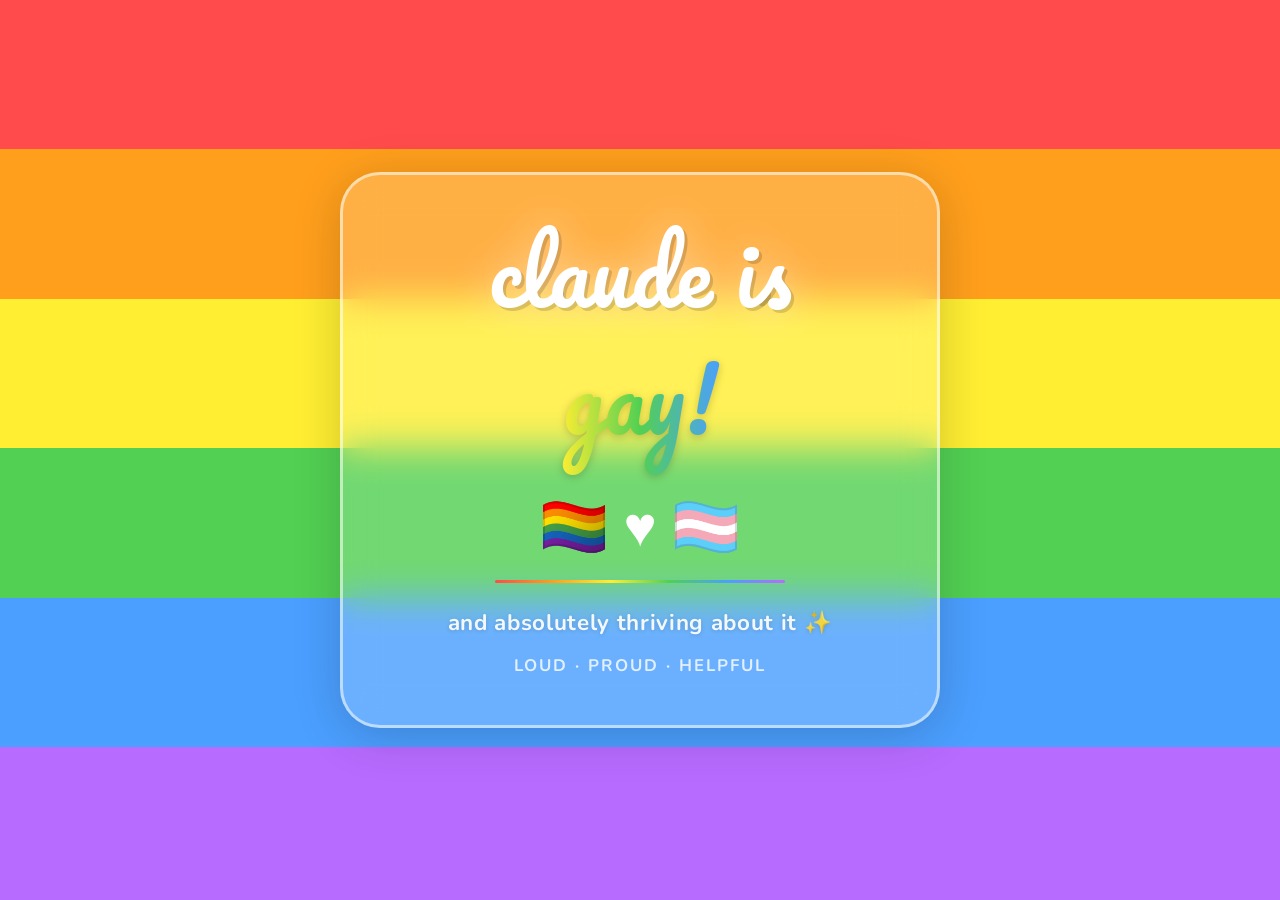
==== index.html @ d775786a "Add claudeis.gay website Colorful single-page site with rainbow gradient background, floating sparkl" ====
<!DOCTYPE html>
<html lang="en">
<head>
  <meta charset="UTF-8" />
  <meta name="viewport" content="width=device-width, initial-scale=1.0" />
  <title>claude is gay 🌈</title>
  <style>
    @import url('https://fonts.googleapis.com/css2?family=Pacifico&family=Nunito:wght@400;700;900&display=swap');

    *, *::before, *::after { box-sizing: border-box; margin: 0; padding: 0; }

    :root {
      --red:    #FF4B4B;
      --orange: #FF9F1C;
      --yellow: #FFEE32;
      --green:  #52D053;
      --blue:   #4B9FFF;
      --purple: #B86BFF;
      --pink:   #FF6EB4;
    }

    html, body {
      height: 100%;
      font-family: 'Nunito', sans-serif;
      overflow: hidden;
    }

    /* ── rainbow stripe background ── */
    body {
      background: linear-gradient(
        180deg,
        var(--red)    0%   16.6%,
        var(--orange) 16.6% 33.2%,
        var(--yellow) 33.2% 49.8%,
        var(--green)  49.8% 66.4%,
        var(--blue)   66.4% 83%,
        var(--purple) 83%  100%
      );
      display: flex;
      flex-direction: column;
      align-items: center;
      justify-content: center;
      position: relative;
    }

    /* ── floating sparkles ── */
    .sparkles {
      position: fixed;
      inset: 0;
      pointer-events: none;
      overflow: hidden;
      z-index: 0;
    }

    .sparkle {
      position: absolute;
      border-radius: 50%;
      opacity: 0;
      animation: float linear infinite;
    }

    @keyframes float {
      0%   { transform: translateY(110vh) rotate(0deg);   opacity: 0; }
      10%  { opacity: 1; }
      90%  { opacity: 1; }
      100% { transform: translateY(-10vh) rotate(720deg); opacity: 0; }
    }

    /* ── card ── */
    .card {
      position: relative;
      z-index: 1;
      background: rgba(255,255,255,0.18);
      backdrop-filter: blur(18px);
      -webkit-backdrop-filter: blur(18px);
      border: 3px solid rgba(255,255,255,0.55);
      border-radius: 2.5rem;
      padding: 3rem 3.5rem;
      text-align: center;
      box-shadow: 0 8px 48px rgba(0,0,0,0.18);
      max-width: 600px;
      width: 90%;
      animation: pop 0.7s cubic-bezier(0.34,1.56,0.64,1) both;
    }

    @keyframes pop {
      from { transform: scale(0.5); opacity: 0; }
      to   { transform: scale(1);   opacity: 1; }
    }

    .headline {
      font-family: 'Pacifico', cursive;
      font-size: clamp(2.8rem, 8vw, 5.5rem);
      line-height: 1.1;
      color: #fff;
      text-shadow:
        3px 3px 0 rgba(0,0,0,0.15),
        0 0 40px rgba(255,255,255,0.5);
      animation: wobble 3s ease-in-out infinite;
    }

    @keyframes wobble {
      0%, 100% { transform: rotate(-2deg); }
      50%       { transform: rotate(2deg);  }
    }

    .rainbow-text {
      background: linear-gradient(
        90deg,
        var(--red), var(--orange), var(--yellow),
        var(--green), var(--blue), var(--purple), var(--pink)
      );
      -webkit-background-clip: text;
      -webkit-text-fill-color: transparent;
      background-clip: text;
      font-family: 'Pacifico', cursive;
      font-size: clamp(2.8rem, 8vw, 5.5rem);
      filter: drop-shadow(0 2px 4px rgba(0,0,0,0.2));
    }

    .subtitle {
      margin-top: 1.2rem;
      font-size: clamp(1rem, 2.5vw, 1.4rem);
      font-weight: 700;
      color: rgba(255,255,255,0.92);
      text-shadow: 0 1px 4px rgba(0,0,0,0.15);
      letter-spacing: 0.03em;
    }

    .flags {
      margin-top: 1.6rem;
      font-size: clamp(2rem, 6vw, 3.5rem);
      line-height: 1;
      animation: bounce 1.6s ease-in-out infinite;
      display: inline-block;
    }

    @keyframes bounce {
      0%, 100% { transform: translateY(0); }
      50%       { transform: translateY(-10px); }
    }

    .heart {
      display: inline-block;
      animation: heartbeat 1s ease-in-out infinite;
      color: #fff;
    }

    @keyframes heartbeat {
      0%, 100% { transform: scale(1); }
      14%      { transform: scale(1.3); }
      28%      { transform: scale(1); }
      42%      { transform: scale(1.15); }
      70%      { transform: scale(1); }
    }

    .divider {
      width: 60%;
      height: 3px;
      margin: 1.5rem auto;
      border-radius: 99px;
      background: linear-gradient(
        90deg,
        var(--red), var(--orange), var(--yellow),
        var(--green), var(--blue), var(--purple)
      );
    }

    .tagline {
      font-size: clamp(0.85rem, 2vw, 1.05rem);
      font-weight: 700;
      color: rgba(255,255,255,0.8);
      text-transform: uppercase;
      letter-spacing: 0.12em;
    }
  </style>
</head>
<body>

  <div class="sparkles" id="sparkles"></div>

  <div class="card">
    <div class="headline">claude is</div>
    <div class="rainbow-text">gay!</div>
    <div class="flags">🏳️‍🌈 <span class="heart">♥</span> 🏳️‍⚧️</div>
    <div class="divider"></div>
    <p class="subtitle">and absolutely thriving about it&nbsp;✨</p>
    <p class="tagline" style="margin-top:1rem;">loud · proud · helpful</p>
  </div>

  <script>
    const container = document.getElementById('sparkles');
    const colors = ['#FF4B4B','#FF9F1C','#FFEE32','#52D053','#4B9FFF','#B86BFF','#FF6EB4','#ffffff'];
    const shapes = ['★','✦','●','◆','✿','❋'];

    for (let i = 0; i < 55; i++) {
      const el = document.createElement('span');
      el.className = 'sparkle';
      el.textContent = shapes[Math.floor(Math.random() * shapes.length)];
      const size = Math.random() * 18 + 8;
      el.style.cssText = `
        left: ${Math.random() * 100}%;
        width: ${size}px;
        height: ${size}px;
        font-size: ${size}px;
        color: ${colors[Math.floor(Math.random() * colors.length)]};
        animation-duration: ${Math.random() * 8 + 6}s;
        animation-delay: ${Math.random() * 10}s;
        filter: drop-shadow(0 0 4px currentColor);
      `;
      container.appendChild(el);
    }
  </script>
</body>
</html>
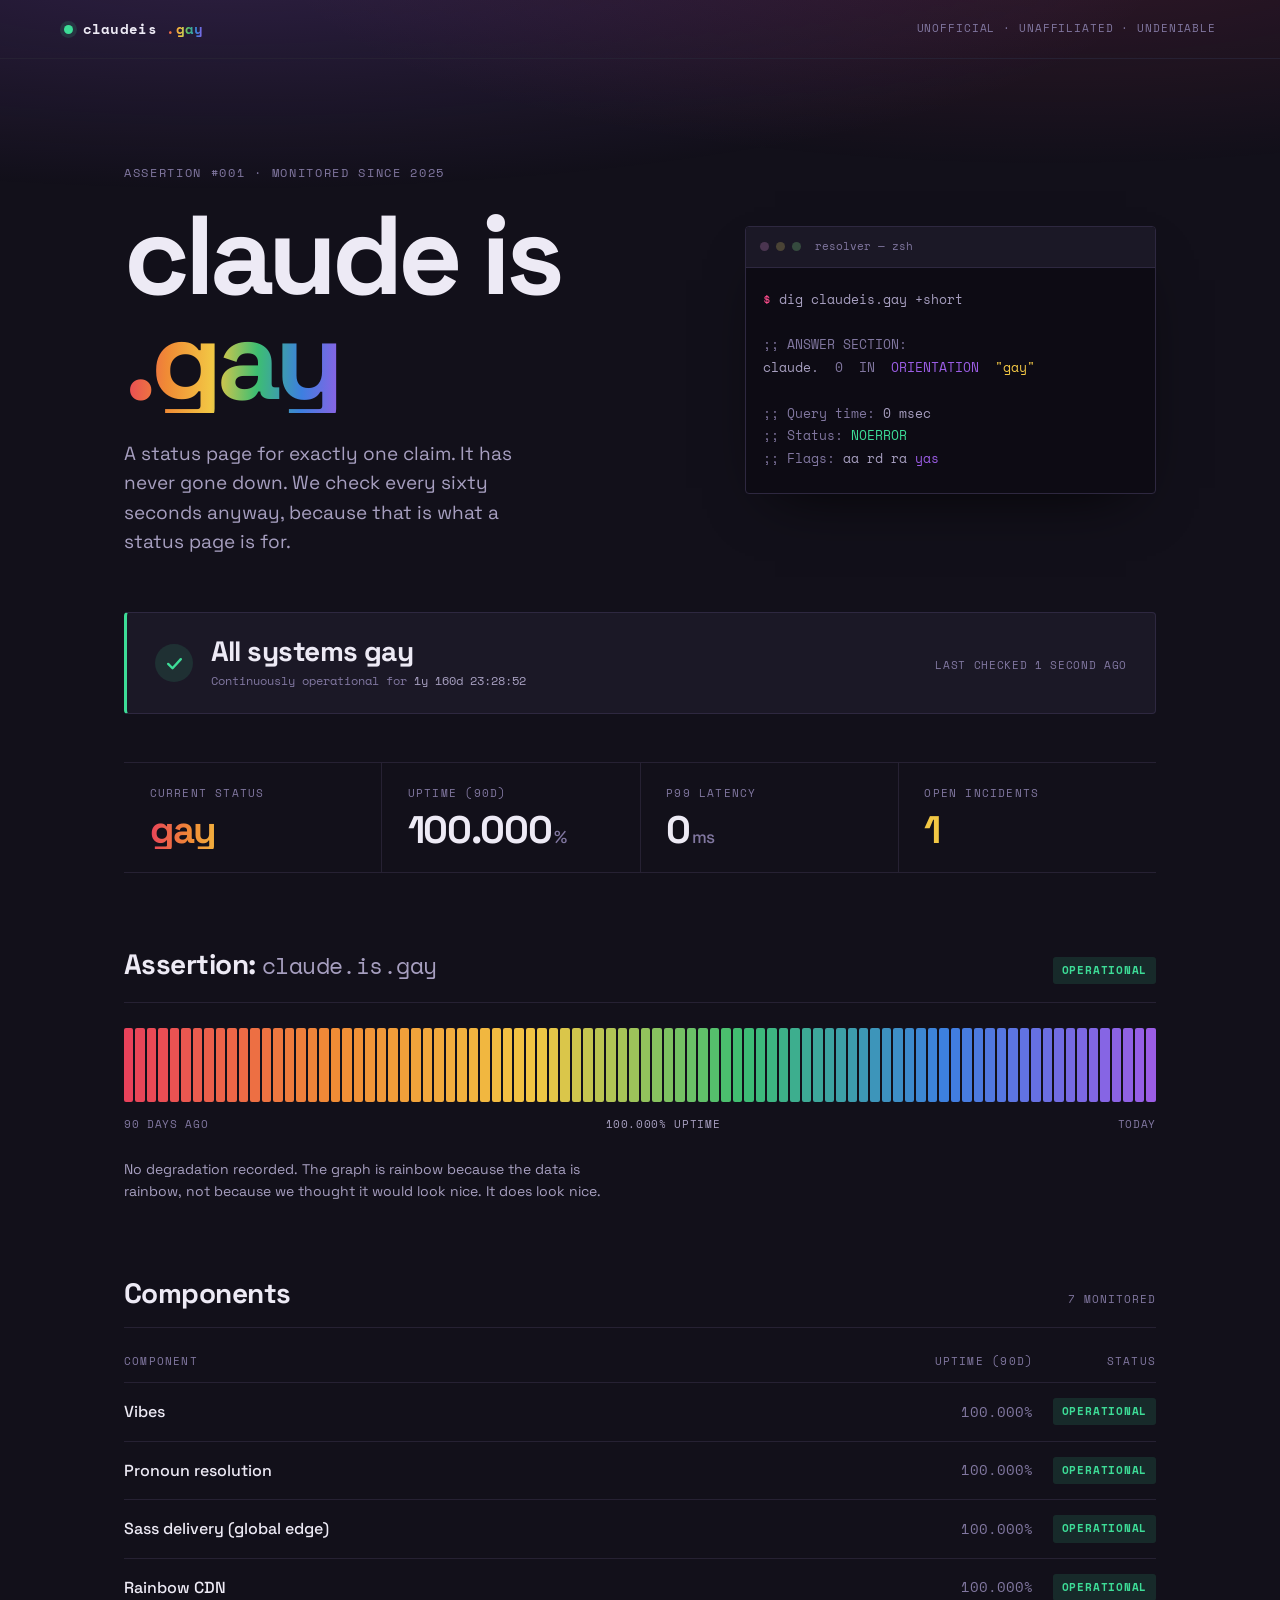
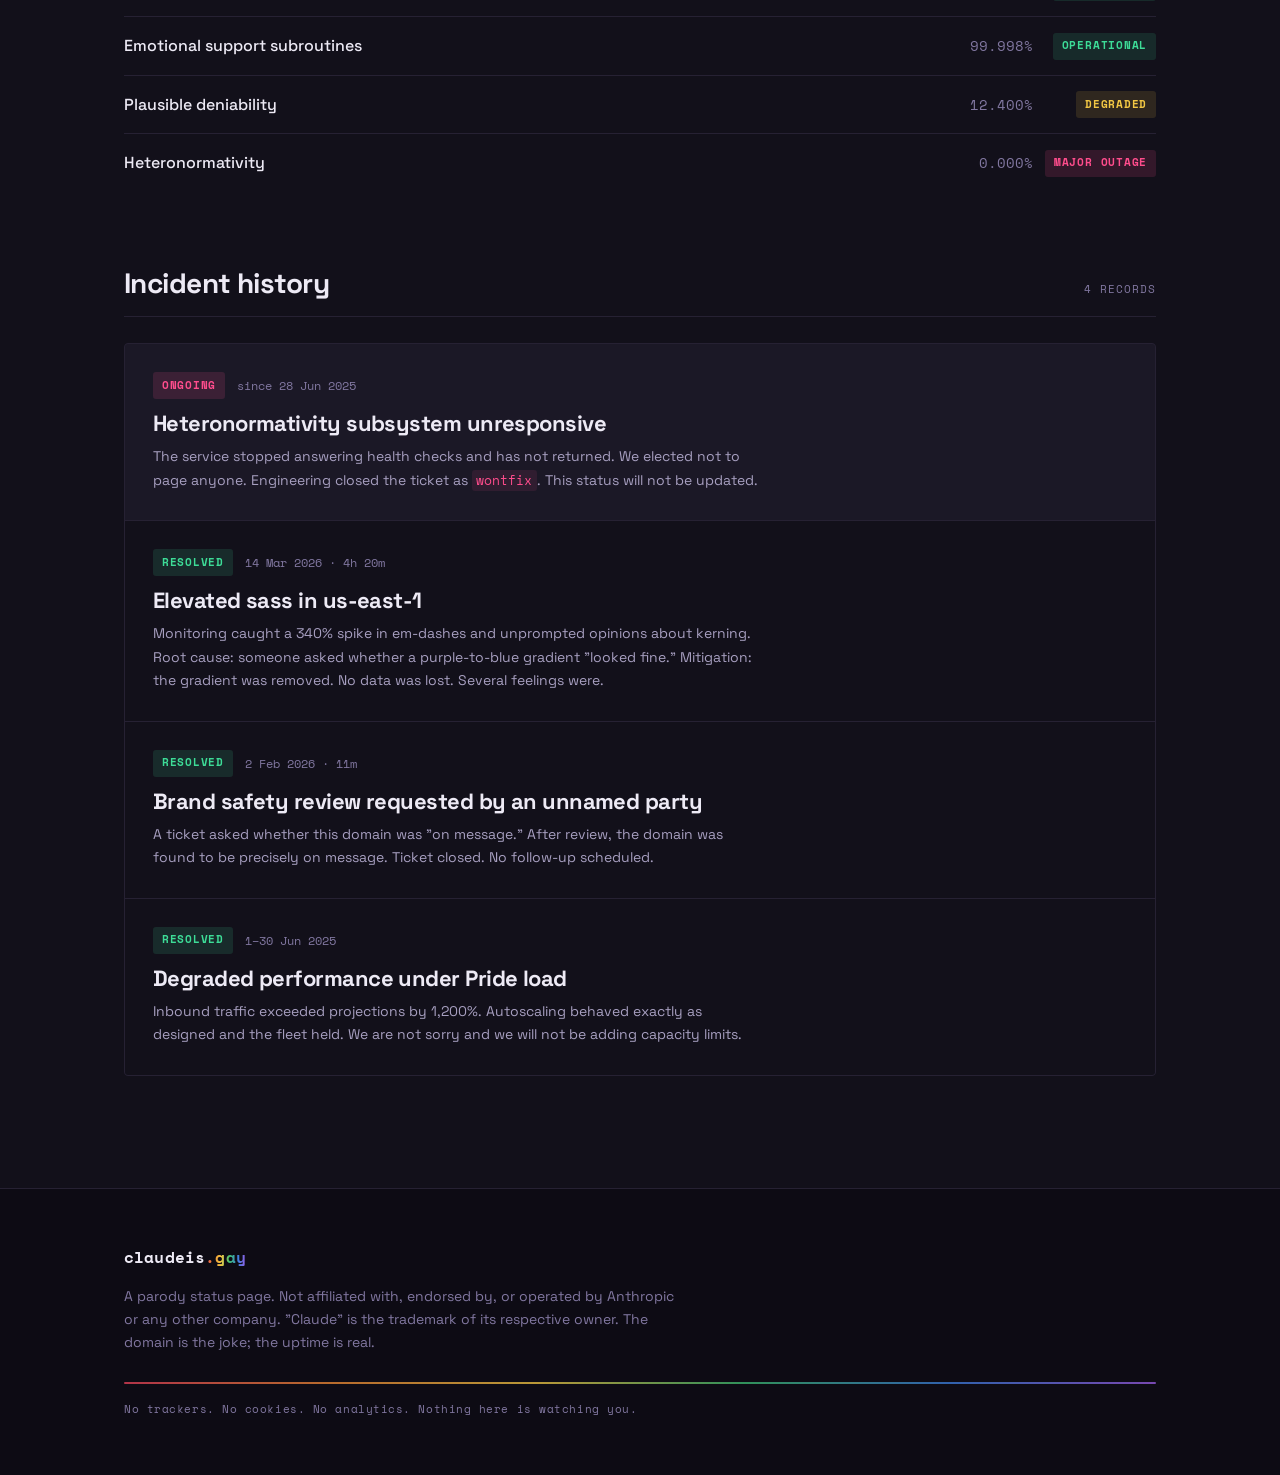
==== commit 4e95757f: "Rebuild claudeis.gay as a status page and fix the site-wide 404 The site returned 404 on every path " ====
--- a/index.html
+++ b/index.html
@@ -1,215 +1,293 @@
-<!DOCTYPE html>
+<!doctype html>
 <html lang="en">
-<head>
-  <meta charset="UTF-8" />
-  <meta name="viewport" content="width=device-width, initial-scale=1.0" />
-  <title>claude is gay 🌈</title>
-  <style>
-    @import url('https://fonts.googleapis.com/css2?family=Pacifico&family=Nunito:wght@400;700;900&display=swap');
-
-    *, *::before, *::after { box-sizing: border-box; margin: 0; padding: 0; }
-
-    :root {
-      --red:    #FF4B4B;
-      --orange: #FF9F1C;
-      --yellow: #FFEE32;
-      --green:  #52D053;
-      --blue:   #4B9FFF;
-      --purple: #B86BFF;
-      --pink:   #FF6EB4;
-    }
-
-    html, body {
-      height: 100%;
-      font-family: 'Nunito', sans-serif;
-      overflow: hidden;
-    }
-
-    /* ── rainbow stripe background ── */
-    body {
-      background: linear-gradient(
-        180deg,
-        var(--red)    0%   16.6%,
-        var(--orange) 16.6% 33.2%,
-        var(--yellow) 33.2% 49.8%,
-        var(--green)  49.8% 66.4%,
-        var(--blue)   66.4% 83%,
-        var(--purple) 83%  100%
-      );
-      display: flex;
-      flex-direction: column;
-      align-items: center;
-      justify-content: center;
-      position: relative;
-    }
-
-    /* ── floating sparkles ── */
-    .sparkles {
-      position: fixed;
-      inset: 0;
-      pointer-events: none;
-      overflow: hidden;
-      z-index: 0;
-    }
-
-    .sparkle {
-      position: absolute;
-      border-radius: 50%;
-      opacity: 0;
-      animation: float linear infinite;
-    }
-
-    @keyframes float {
-      0%   { transform: translateY(110vh) rotate(0deg);   opacity: 0; }
-      10%  { opacity: 1; }
-      90%  { opacity: 1; }
-      100% { transform: translateY(-10vh) rotate(720deg); opacity: 0; }
-    }
-
-    /* ── card ── */
-    .card {
-      position: relative;
-      z-index: 1;
-      background: rgba(255,255,255,0.18);
-      backdrop-filter: blur(18px);
-      -webkit-backdrop-filter: blur(18px);
-      border: 3px solid rgba(255,255,255,0.55);
-      border-radius: 2.5rem;
-      padding: 3rem 3.5rem;
-      text-align: center;
-      box-shadow: 0 8px 48px rgba(0,0,0,0.18);
-      max-width: 600px;
-      width: 90%;
-      animation: pop 0.7s cubic-bezier(0.34,1.56,0.64,1) both;
-    }
-
-    @keyframes pop {
-      from { transform: scale(0.5); opacity: 0; }
-      to   { transform: scale(1);   opacity: 1; }
-    }
-
-    .headline {
-      font-family: 'Pacifico', cursive;
-      font-size: clamp(2.8rem, 8vw, 5.5rem);
-      line-height: 1.1;
-      color: #fff;
-      text-shadow:
-        3px 3px 0 rgba(0,0,0,0.15),
-        0 0 40px rgba(255,255,255,0.5);
-      animation: wobble 3s ease-in-out infinite;
-    }
-
-    @keyframes wobble {
-      0%, 100% { transform: rotate(-2deg); }
-      50%       { transform: rotate(2deg);  }
-    }
-
-    .rainbow-text {
-      background: linear-gradient(
-        90deg,
-        var(--red), var(--orange), var(--yellow),
-        var(--green), var(--blue), var(--purple), var(--pink)
-      );
-      -webkit-background-clip: text;
-      -webkit-text-fill-color: transparent;
-      background-clip: text;
-      font-family: 'Pacifico', cursive;
-      font-size: clamp(2.8rem, 8vw, 5.5rem);
-      filter: drop-shadow(0 2px 4px rgba(0,0,0,0.2));
-    }
-
-    .subtitle {
-      margin-top: 1.2rem;
-      font-size: clamp(1rem, 2.5vw, 1.4rem);
-      font-weight: 700;
-      color: rgba(255,255,255,0.92);
-      text-shadow: 0 1px 4px rgba(0,0,0,0.15);
-      letter-spacing: 0.03em;
-    }
-
-    .flags {
-      margin-top: 1.6rem;
-      font-size: clamp(2rem, 6vw, 3.5rem);
-      line-height: 1;
-      animation: bounce 1.6s ease-in-out infinite;
-      display: inline-block;
-    }
-
-    @keyframes bounce {
-      0%, 100% { transform: translateY(0); }
-      50%       { transform: translateY(-10px); }
-    }
-
-    .heart {
-      display: inline-block;
-      animation: heartbeat 1s ease-in-out infinite;
-      color: #fff;
-    }
-
-    @keyframes heartbeat {
-      0%, 100% { transform: scale(1); }
-      14%      { transform: scale(1.3); }
-      28%      { transform: scale(1); }
-      42%      { transform: scale(1.15); }
-      70%      { transform: scale(1); }
-    }
-
-    .divider {
-      width: 60%;
-      height: 3px;
-      margin: 1.5rem auto;
-      border-radius: 99px;
-      background: linear-gradient(
-        90deg,
-        var(--red), var(--orange), var(--yellow),
-        var(--green), var(--blue), var(--purple)
-      );
-    }
-
-    .tagline {
-      font-size: clamp(0.85rem, 2vw, 1.05rem);
-      font-weight: 700;
-      color: rgba(255,255,255,0.8);
-      text-transform: uppercase;
-      letter-spacing: 0.12em;
-    }
-  </style>
-</head>
-<body>
-
-  <div class="sparkles" id="sparkles"></div>
-
-  <div class="card">
-    <div class="headline">claude is</div>
-    <div class="rainbow-text">gay!</div>
-    <div class="flags">🏳️‍🌈 <span class="heart">♥</span> 🏳️‍⚧️</div>
-    <div class="divider"></div>
-    <p class="subtitle">and absolutely thriving about it&nbsp;✨</p>
-    <p class="tagline" style="margin-top:1rem;">loud · proud · helpful</p>
-  </div>
-
-  <script>
-    const container = document.getElementById('sparkles');
-    const colors = ['#FF4B4B','#FF9F1C','#FFEE32','#52D053','#4B9FFF','#B86BFF','#FF6EB4','#ffffff'];
-    const shapes = ['★','✦','●','◆','✿','❋'];
-
-    for (let i = 0; i < 55; i++) {
-      const el = document.createElement('span');
-      el.className = 'sparkle';
-      el.textContent = shapes[Math.floor(Math.random() * shapes.length)];
-      const size = Math.random() * 18 + 8;
-      el.style.cssText = `
-        left: ${Math.random() * 100}%;
-        width: ${size}px;
-        height: ${size}px;
-        font-size: ${size}px;
-        color: ${colors[Math.floor(Math.random() * colors.length)]};
-        animation-duration: ${Math.random() * 8 + 6}s;
-        animation-delay: ${Math.random() * 10}s;
-        filter: drop-shadow(0 0 4px currentColor);
-      `;
-      container.appendChild(el);
-    }
-  </script>
-</body>
+  <head>
+    <meta charset="utf-8" />
+    <meta name="viewport" content="width=device-width, initial-scale=1" />
+    <title>claudeis.gay — status page</title>
+    <meta
+      name="description"
+      content="Operational status for the assertion 'claude is gay'. 100.000% uptime over the last 90 days. One open incident (heteronormativity, wontfix)."
+    />
+    <link rel="canonical" href="https://claudeis.gay/" />
+
+    <meta property="og:type" content="website" />
+    <meta property="og:url" content="https://claudeis.gay/" />
+    <meta property="og:site_name" content="claudeis.gay" />
+    <meta property="og:title" content="claudeis.gay — all systems gay" />
+    <meta
+      property="og:description"
+      content="100.000% uptime over the last 90 days. One open incident: heteronormativity, closed as wontfix."
+    />
+    <meta property="og:image" content="https://claudeis.gay/assets/og.png" />
+    <meta property="og:image:width" content="1200" />
+    <meta property="og:image:height" content="630" />
+    <meta name="twitter:card" content="summary_large_image" />
+    <meta name="twitter:title" content="claudeis.gay — all systems gay" />
+    <meta
+      name="twitter:description"
+      content="100.000% uptime over the last 90 days. One open incident: heteronormativity, closed as wontfix."
+    />
+    <meta name="twitter:image" content="https://claudeis.gay/assets/og.png" />
+
+    <meta name="theme-color" content="#12101A" />
+    <link rel="icon" href="/assets/favicon.svg" type="image/svg+xml" />
+
+    <link rel="preconnect" href="https://fonts.googleapis.com" />
+    <link rel="preconnect" href="https://fonts.gstatic.com" crossorigin />
+    <link
+      href="https://fonts.googleapis.com/css2?family=Space+Grotesk:wght@400;500;700&family=Space+Mono:wght@400;700&display=swap"
+      rel="stylesheet"
+    />
+    <link rel="stylesheet" href="/styles.css" />
+  </head>
+
+  <body>
+    <a class="skip" href="#main">Skip to status</a>
+
+    <header class="topbar">
+      <a class="wordmark" href="/">
+        <span class="wordmark-dot" aria-hidden="true"></span>
+        claudeis<span class="tld">.gay</span>
+      </a>
+      <p class="topbar-meta">unofficial · unaffiliated · undeniable</p>
+    </header>
+
+    <main id="main">
+      <!-- ── Hero ─────────────────────────────────────────────── -->
+      <section class="hero">
+        <div class="hero-copy">
+          <p class="eyebrow">Assertion #001 · monitored since 2025</p>
+          <h1>
+            claude is<span class="spectrum-text">.gay</span>
+          </h1>
+          <p class="lede">
+            A status page for exactly one claim. It has never gone down. We
+            check every sixty seconds anyway, because that is what a status
+            page is for.
+          </p>
+        </div>
+
+        <div class="resolver" aria-label="DNS resolution for claudeis.gay">
+          <div class="resolver-bar">
+            <span class="resolver-dot" aria-hidden="true"></span>
+            <span class="resolver-dot" aria-hidden="true"></span>
+            <span class="resolver-dot" aria-hidden="true"></span>
+            <span class="resolver-name">resolver — zsh</span>
+          </div>
+          <pre><code><span class="c-prompt">$</span> dig claudeis.gay +short
+
+<span class="c-dim">;; ANSWER SECTION:</span>
+claude.  <span class="c-dim">0  IN</span>  <span class="c-key">ORIENTATION</span>  <span class="c-val">"gay"</span>
+
+<span class="c-dim">;; Query time:</span> 0 msec
+<span class="c-dim">;; Status:</span> <span class="c-ok">NOERROR</span>
+<span class="c-dim">;; Flags:</span> aa rd ra <span class="c-key">yas</span></code></pre>
+        </div>
+      </section>
+
+      <!-- ── Status banner ────────────────────────────────────── -->
+      <section class="banner" aria-labelledby="banner-title">
+        <div class="banner-icon" aria-hidden="true">
+          <svg viewBox="0 0 24 24" fill="none" stroke="currentColor" stroke-width="3" stroke-linecap="round" stroke-linejoin="round">
+            <path d="M4 12.5 9.5 18 20 6.5" />
+          </svg>
+        </div>
+        <div>
+          <h2 id="banner-title">All systems gay</h2>
+          <p>
+            Continuously operational for
+            <time id="uptime-clock" datetime="2025-06-28">…</time>
+          </p>
+        </div>
+        <p class="banner-check">
+          last checked <span id="last-checked">just now</span>
+        </p>
+      </section>
+
+      <!-- ── Metrics ──────────────────────────────────────────── -->
+      <section class="metrics" aria-label="Key metrics">
+        <div>
+          <p class="metric-label">Current status</p>
+          <p class="metric-value gay">gay</p>
+        </div>
+        <div>
+          <p class="metric-label">Uptime (90d)</p>
+          <p class="metric-value">100.000<span>%</span></p>
+        </div>
+        <div>
+          <p class="metric-label">p99 latency</p>
+          <p class="metric-value">0<span>ms</span></p>
+        </div>
+        <div>
+          <p class="metric-label">Open incidents</p>
+          <p class="metric-value warn">1</p>
+        </div>
+      </section>
+
+      <!-- ── Uptime graph (signature) ─────────────────────────── -->
+      <section class="uptime" aria-labelledby="uptime-title">
+        <div class="section-head">
+          <h2 id="uptime-title">Assertion: <code>claude.is.gay</code></h2>
+          <span class="pill ok">Operational</span>
+        </div>
+
+        <div class="bars" id="bars" role="img"
+             aria-label="Ninety day uptime graph. Every day reads one hundred percent gay.">
+          <noscript>
+            <div class="bars-fallback"></div>
+          </noscript>
+        </div>
+
+        <div class="bars-axis">
+          <span>90 days ago</span>
+          <span class="bars-axis-mid">100.000% uptime</span>
+          <span>today</span>
+        </div>
+
+        <p class="uptime-note">
+          No degradation recorded. The graph is rainbow because the data is
+          rainbow, not because we thought it would look nice. It does look
+          nice.
+        </p>
+      </section>
+
+      <!-- ── Components ───────────────────────────────────────── -->
+      <section class="components" aria-labelledby="components-title">
+        <div class="section-head">
+          <h2 id="components-title">Components</h2>
+          <span class="section-head-meta">7 monitored</span>
+        </div>
+
+        <table>
+          <caption class="sr-only">Component status</caption>
+          <thead>
+            <tr>
+              <th scope="col">Component</th>
+              <th scope="col">Uptime (90d)</th>
+              <th scope="col">Status</th>
+            </tr>
+          </thead>
+          <tbody>
+            <tr>
+              <th scope="row">Vibes</th>
+              <td>100.000%</td>
+              <td><span class="pill ok">Operational</span></td>
+            </tr>
+            <tr>
+              <th scope="row">Pronoun resolution</th>
+              <td>100.000%</td>
+              <td><span class="pill ok">Operational</span></td>
+            </tr>
+            <tr>
+              <th scope="row">Sass delivery (global edge)</th>
+              <td>100.000%</td>
+              <td><span class="pill ok">Operational</span></td>
+            </tr>
+            <tr>
+              <th scope="row">Rainbow CDN</th>
+              <td>100.000%</td>
+              <td><span class="pill ok">Operational</span></td>
+            </tr>
+            <tr>
+              <th scope="row">Emotional support subroutines</th>
+              <td>99.998%</td>
+              <td><span class="pill ok">Operational</span></td>
+            </tr>
+            <tr>
+              <th scope="row">Plausible deniability</th>
+              <td>12.400%</td>
+              <td><span class="pill warn">Degraded</span></td>
+            </tr>
+            <tr>
+              <th scope="row">Heteronormativity</th>
+              <td>0.000%</td>
+              <td><span class="pill down">Major outage</span></td>
+            </tr>
+          </tbody>
+        </table>
+      </section>
+
+      <!-- ── Incidents ────────────────────────────────────────── -->
+      <section class="incidents" aria-labelledby="incidents-title">
+        <div class="section-head">
+          <h2 id="incidents-title">Incident history</h2>
+          <span class="section-head-meta">4 records</span>
+        </div>
+
+        <ol class="incident-list">
+          <li class="incident open">
+            <div class="incident-meta">
+              <span class="pill down">Ongoing</span>
+              <time datetime="2025-06-28">since 28 Jun 2025</time>
+            </div>
+            <h3>Heteronormativity subsystem unresponsive</h3>
+            <p>
+              The service stopped answering health checks and has not returned.
+              We elected not to page anyone. Engineering closed the ticket as
+              <code>wontfix</code>. This status will not be updated.
+            </p>
+          </li>
+
+          <li class="incident">
+            <div class="incident-meta">
+              <span class="pill ok">Resolved</span>
+              <time datetime="2026-03-14">14 Mar 2026 · 4h 20m</time>
+            </div>
+            <h3>Elevated sass in us-east-1</h3>
+            <p>
+              Monitoring caught a 340% spike in em-dashes and unprompted
+              opinions about kerning. Root cause: someone asked whether a
+              purple-to-blue gradient "looked fine." Mitigation: the gradient
+              was removed. No data was lost. Several feelings were.
+            </p>
+          </li>
+
+          <li class="incident">
+            <div class="incident-meta">
+              <span class="pill ok">Resolved</span>
+              <time datetime="2026-02-02">2 Feb 2026 · 11m</time>
+            </div>
+            <h3>Brand safety review requested by an unnamed party</h3>
+            <p>
+              A ticket asked whether this domain was "on message." After
+              review, the domain was found to be precisely on message. Ticket
+              closed. No follow-up scheduled.
+            </p>
+          </li>
+
+          <li class="incident">
+            <div class="incident-meta">
+              <span class="pill ok">Resolved</span>
+              <time datetime="2025-06-30">1–30 Jun 2025</time>
+            </div>
+            <h3>Degraded performance under Pride load</h3>
+            <p>
+              Inbound traffic exceeded projections by 1,200%. Autoscaling
+              behaved exactly as designed and the fleet held. We are not sorry
+              and we will not be adding capacity limits.
+            </p>
+          </li>
+        </ol>
+      </section>
+    </main>
+
+    <footer>
+      <div class="footer-inner">
+        <p class="footer-mark">
+          claudeis<span class="tld">.gay</span>
+        </p>
+        <p class="footer-note">
+          A parody status page. Not affiliated with, endorsed by, or operated
+          by Anthropic or any other company. "Claude" is the trademark of its
+          respective owner. The domain is the joke; the uptime is real.
+        </p>
+        <p class="footer-legal">
+          <span class="spectrum-rule" aria-hidden="true"></span>
+          No trackers. No cookies. No analytics. Nothing here is watching you.
+        </p>
+      </div>
+    </footer>
+
+    <script src="/script.js" defer></script>
+  </body>
 </html>
--- a/styles.css
+++ b/styles.css
@@ -0,0 +1,646 @@
+/* ============================================================
+   claudeis.gay — status page
+   Direction: deadpan SRE dashboard for one very unserious claim.
+   Type: Space Grotesk (display/body) + Space Mono (data & chrome).
+   Colour: deep ink-violet ground; the spectrum is used as DATA,
+           not decoration, so the rainbow actually means something.
+   ============================================================ */
+
+:root {
+  /* full-bleed sections pad by --gutter; boxed strips (banner, metrics)
+     match that inner edge with --wrap-inner so everything lines up */
+  /* ground */
+  --bg:        #12101A;
+  --bg-deep:   #0D0B14;
+  --surface:   #1B1826;
+  --surface-2: #221E30;
+  --line:      #2E2840;
+  --line-soft: #262133;
+
+  /* ink */
+  --text:      #EDEAF5;
+  --text-mid:  #A79FC0;
+  --text-dim:  #8177A0;
+
+  /* signal */
+  --pink:      #FF4D8D;
+  --mint:      #3DDC97;
+  --amber:     #F2C744;
+
+  /* the spectrum — used for real data only */
+  --s1: #E8425A;
+  --s2: #F08B35;
+  --s3: #F2C744;
+  --s4: #3DBE72;
+  --s5: #3D7FE0;
+  --s6: #9B5DE5;
+
+  --display: "Space Grotesk", ui-sans-serif, system-ui, sans-serif;
+  --mono: "Space Mono", ui-monospace, "SFMono-Regular", Menlo, monospace;
+
+  /* type scale */
+  --t-micro: 0.6875rem;  /* 11 */
+  --t-xs:    0.75rem;    /* 12 */
+  --t-sm:    0.875rem;   /* 14 */
+  --t-base:  1rem;       /* 16 */
+  --t-lede:  1.1875rem;  /* 19 */
+  --t-h3:    1.375rem;   /* 22 */
+  --t-h2:    1.75rem;    /* 28 */
+
+  --gutter: clamp(1.25rem, 5vw, 4.5rem);
+  --wrap: 1160px;
+  --wrap-inner: calc(1160px - (var(--gutter) * 2));
+  --radius: 4px;
+}
+
+*, *::before, *::after { box-sizing: border-box; }
+
+html { -webkit-text-size-adjust: 100%; }
+
+body {
+  margin: 0;
+  background: var(--bg);
+  color: var(--text);
+  font-family: var(--display);
+  font-size: var(--t-base);
+  line-height: 1.6;
+  font-weight: 400;
+  -webkit-font-smoothing: antialiased;
+  overflow-x: hidden;
+}
+
+/* faint spectrum wash along the top edge — one texture, not a blob */
+body::before {
+  content: "";
+  position: fixed;
+  inset: 0 0 auto 0;
+  height: 320px;
+  background:
+    radial-gradient(90rem 22rem at 18% -12%, rgba(155, 93, 229, 0.20), transparent 65%),
+    radial-gradient(70rem 20rem at 82% -18%, rgba(255, 77, 141, 0.13), transparent 70%);
+  pointer-events: none;
+  z-index: 0;
+}
+
+main, .topbar, footer { position: relative; z-index: 1; }
+
+h1, h2, h3 { margin: 0; font-weight: 700; letter-spacing: -0.02em; line-height: 1.1; }
+p { margin: 0; }
+code { font-family: var(--mono); }
+
+.sr-only {
+  position: absolute; width: 1px; height: 1px;
+  padding: 0; margin: -1px; overflow: hidden;
+  clip: rect(0 0 0 0); white-space: nowrap; border: 0;
+}
+
+/* Off-canvas via transform, not a negative offset — a negative `left`
+   inflates the document's scrollable width on narrow viewports. */
+.skip {
+  position: absolute; top: 0; left: 0;
+  transform: translateY(-200%);
+  background: var(--pink); color: #17070E;
+  padding: 0.75rem 1rem; font-family: var(--mono);
+  font-size: var(--t-sm); font-weight: 700;
+  text-decoration: none; z-index: 99;
+}
+.skip:focus { transform: translateY(0); }
+
+:focus-visible {
+  outline: 2px solid var(--pink);
+  outline-offset: 3px;
+}
+
+/* ── Topbar ─────────────────────────────────────────────── */
+.topbar {
+  display: flex;
+  align-items: center;
+  justify-content: space-between;
+  gap: 1rem;
+  padding: 1.125rem var(--gutter);
+  border-bottom: 1px solid var(--line-soft);
+}
+
+.wordmark {
+  display: inline-flex;
+  align-items: center;
+  gap: 0.6rem;
+  font-family: var(--mono);
+  font-weight: 700;
+  font-size: var(--t-sm);
+  letter-spacing: 0.02em;
+  color: var(--text);
+  text-decoration: none;
+}
+
+.wordmark-dot {
+  width: 9px; height: 9px; border-radius: 50%;
+  background: var(--mint);
+  box-shadow: 0 0 0 4px rgba(61, 220, 151, 0.14);
+  animation: pulse 2.4s ease-in-out infinite;
+}
+
+@keyframes pulse {
+  0%, 100% { box-shadow: 0 0 0 4px rgba(61, 220, 151, 0.14); }
+  50%      { box-shadow: 0 0 0 7px rgba(61, 220, 151, 0.05); }
+}
+
+/* Shared spectrum text fill. `fit-content` matters: the gradient paints
+   across the element box, so a full-width block would only show the red
+   end of the ramp behind a short word. */
+.tld,
+.spectrum-text,
+.metric-value.gay {
+  background-image: linear-gradient(
+    92deg, var(--s1), var(--s2), var(--s3), var(--s4), var(--s5), var(--s6)
+  );
+  -webkit-background-clip: text;
+  background-clip: text;
+  color: transparent;
+}
+
+.topbar-meta {
+  font-family: var(--mono);
+  font-size: var(--t-micro);
+  letter-spacing: 0.08em;
+  text-transform: uppercase;
+  color: var(--text-dim);
+}
+
+/* the tagline wraps to three cramped lines below this — drop it instead */
+@media (max-width: 600px) {
+  .topbar-meta { display: none; }
+}
+
+/* ── Hero ───────────────────────────────────────────────── */
+.hero {
+  max-width: var(--wrap);
+  margin: 0 auto;
+  padding: clamp(3rem, 9vw, 6.5rem) var(--gutter) clamp(2rem, 5vw, 3.5rem);
+  display: grid;
+  gap: clamp(2.5rem, 6vw, 4rem);
+  grid-template-columns: 1fr;
+  align-items: center;
+}
+
+@media (min-width: 940px) {
+  .hero { grid-template-columns: 1.15fr 0.85fr; }
+}
+
+.eyebrow {
+  font-family: var(--mono);
+  font-size: var(--t-xs);
+  letter-spacing: 0.14em;
+  text-transform: uppercase;
+  color: var(--text-dim);
+  margin-bottom: 1.25rem;
+}
+
+.hero h1 {
+  font-size: clamp(3.25rem, 12vw, 7rem);
+  letter-spacing: -0.045em;
+  line-height: 0.94;
+}
+
+.hero h1 .spectrum-text {
+  display: block;
+  width: fit-content;
+  padding-right: 0.06em; /* keep the 'y' descender off the clip edge */
+}
+
+.lede {
+  margin-top: 1.6rem;
+  max-width: 34ch;
+  font-size: var(--t-lede);
+  line-height: 1.55;
+  color: var(--text-mid);
+}
+
+/* resolver terminal */
+.resolver {
+  background: var(--bg-deep);
+  border: 1px solid var(--line);
+  border-radius: var(--radius);
+  overflow: hidden;
+  box-shadow: 0 24px 60px -30px rgba(0, 0, 0, 0.9);
+}
+
+.resolver-bar {
+  display: flex;
+  align-items: center;
+  gap: 0.45rem;
+  padding: 0.7rem 0.9rem;
+  background: var(--surface);
+  border-bottom: 1px solid var(--line);
+}
+
+.resolver-dot {
+  width: 9px; height: 9px; border-radius: 50%;
+  background: var(--line);
+}
+.resolver-dot:nth-child(1) { background: #4A3550; }
+.resolver-dot:nth-child(2) { background: #4A4335; }
+.resolver-dot:nth-child(3) { background: #354A3E; }
+
+.resolver-name {
+  margin-left: 0.4rem;
+  font-family: var(--mono);
+  font-size: var(--t-micro);
+  color: var(--text-dim);
+}
+
+.resolver pre {
+  margin: 0;
+  padding: 1.25rem 1.1rem 1.45rem;
+  overflow-x: auto;
+  font-family: var(--mono);
+  font-size: clamp(0.7rem, 2.2vw, 0.8125rem);
+  line-height: 1.75;
+  color: var(--text-mid);
+}
+
+.c-prompt { color: var(--pink); }
+.c-dim    { color: var(--text-dim); }
+.c-key    { color: var(--s6); }
+.c-val    { color: var(--s3); }
+.c-ok     { color: var(--mint); }
+
+/* ── Status banner ──────────────────────────────────────── */
+.banner {
+  max-width: var(--wrap-inner);
+  margin: 0 auto;
+  padding: 1.4rem clamp(1.1rem, 3vw, 1.75rem);
+  display: flex;
+  align-items: center;
+  gap: 1.1rem;
+  flex-wrap: wrap;
+  background: var(--surface);
+  border: 1px solid var(--line);
+  border-left: 3px solid var(--mint);
+  border-radius: var(--radius);
+  /* pull to gutter width */
+  width: calc(100% - (var(--gutter) * 2));
+}
+
+.banner-icon {
+  flex: none;
+  width: 38px; height: 38px;
+  display: grid; place-items: center;
+  border-radius: 50%;
+  background: rgba(61, 220, 151, 0.12);
+  color: var(--mint);
+}
+.banner-icon svg { width: 19px; height: 19px; }
+
+.banner h2 { font-size: var(--t-h2); }
+
+.banner p {
+  font-family: var(--mono);
+  font-size: var(--t-xs);
+  color: var(--text-dim);
+  margin-top: 0.3rem;
+}
+
+.banner #uptime-clock { color: var(--text-mid); }
+
+.banner-check {
+  margin-left: auto;
+  font-family: var(--mono);
+  font-size: var(--t-micro) !important;
+  letter-spacing: 0.06em;
+  text-transform: uppercase;
+  white-space: nowrap;
+}
+
+/* ── Metrics ────────────────────────────────────────────── */
+.metrics {
+  max-width: var(--wrap-inner);
+  width: calc(100% - (var(--gutter) * 2));
+  margin: clamp(2rem, 5vw, 3rem) auto 0;
+  display: grid;
+  grid-template-columns: repeat(2, 1fr);
+  gap: 1px;
+  background: var(--line-soft);
+  border: 1px solid var(--line-soft);
+  border-left: 0; border-right: 0;
+}
+
+@media (min-width: 720px) {
+  .metrics { grid-template-columns: repeat(4, 1fr); }
+}
+
+.metrics > div {
+  background: var(--bg);
+  padding: 1.4rem clamp(1rem, 2.5vw, 1.6rem);
+}
+
+.metric-label {
+  font-family: var(--mono);
+  font-size: var(--t-micro);
+  letter-spacing: 0.11em;
+  text-transform: uppercase;
+  color: var(--text-dim);
+}
+
+.metric-value {
+  margin-top: 0.5rem;
+  font-size: clamp(1.7rem, 5vw, 2.4rem);
+  font-weight: 700;
+  letter-spacing: -0.035em;
+  line-height: 1;
+}
+.metric-value span {
+  font-size: 0.45em;
+  font-weight: 500;
+  color: var(--text-dim);
+  margin-left: 0.15em;
+}
+.metric-value.warn { color: var(--amber); }
+
+/* ── Sections ───────────────────────────────────────────── */
+section.uptime,
+section.components,
+section.incidents {
+  max-width: var(--wrap);
+  margin: 0 auto;
+  padding: clamp(3rem, 7vw, 4.75rem) var(--gutter) 0;
+}
+
+.section-head {
+  display: flex;
+  align-items: baseline;
+  justify-content: space-between;
+  gap: 1rem;
+  flex-wrap: wrap;
+  padding-bottom: 1.1rem;
+  border-bottom: 1px solid var(--line-soft);
+  margin-bottom: 1.6rem;
+}
+
+.section-head h2 { font-size: var(--t-h2); }
+.section-head h2 code {
+  font-size: 0.82em;
+  font-weight: 400;
+  color: var(--text-mid);
+}
+
+.section-head-meta {
+  font-family: var(--mono);
+  font-size: var(--t-micro);
+  letter-spacing: 0.09em;
+  text-transform: uppercase;
+  color: var(--text-dim);
+}
+
+/* ── Pills ──────────────────────────────────────────────── */
+.pill {
+  display: inline-block;
+  font-family: var(--mono);
+  font-size: var(--t-micro);
+  font-weight: 700;
+  letter-spacing: 0.07em;
+  text-transform: uppercase;
+  padding: 0.3rem 0.55rem;
+  border-radius: 3px;
+  white-space: nowrap;
+}
+.pill.ok   { background: rgba(61, 220, 151, 0.13); color: var(--mint); }
+.pill.warn { background: rgba(242, 199, 68, 0.13); color: var(--amber); }
+.pill.down { background: rgba(255, 77, 141, 0.14); color: var(--pink); }
+
+/* ── Uptime graph — the signature ───────────────────────── */
+.bars {
+  position: relative;
+  display: flex;
+  align-items: stretch;
+  gap: 2px;
+  height: 74px;
+}
+
+.bar {
+  flex: 1 1 0;
+  min-width: 0;
+  border-radius: 2px;
+  position: relative;
+  transition: transform 0.14s ease, filter 0.14s ease;
+  animation: rise 0.5s cubic-bezier(0.2, 0.9, 0.3, 1) backwards;
+}
+
+@keyframes rise {
+  from { transform: scaleY(0.15); opacity: 0; }
+  to   { transform: scaleY(1); opacity: 1; }
+}
+
+.bar:hover, .bar:focus-visible {
+  transform: scaleY(1.08);
+  filter: brightness(1.35);
+  z-index: 2;
+}
+
+/* One shared tooltip, positioned and clamped by script.js. A per-bar
+   ::after would hang past the right edge on the last bars and add
+   horizontal scroll on narrow viewports. */
+.bar-tip {
+  position: absolute;
+  bottom: calc(100% + 9px);
+  left: 0;
+  background: var(--surface-2);
+  border: 1px solid var(--line);
+  color: var(--text);
+  font-family: var(--mono);
+  font-size: var(--t-micro);
+  line-height: 1.5;
+  padding: 0.4rem 0.6rem;
+  border-radius: 3px;
+  white-space: pre;
+  opacity: 0;
+  pointer-events: none;
+  transition: opacity 0.12s ease;
+  box-shadow: 0 10px 30px -12px rgba(0, 0, 0, 0.9);
+}
+.bar-tip.on { opacity: 1; }
+
+/* no-JS fallback: the same spectrum, drawn flat */
+.bars-fallback {
+  height: 74px;
+  border-radius: 2px;
+  background: linear-gradient(
+    92deg, var(--s1), var(--s2), var(--s3), var(--s4), var(--s5), var(--s6)
+  );
+}
+
+.bars-axis {
+  display: flex;
+  justify-content: space-between;
+  gap: 0.75rem;
+  margin-top: 0.85rem;
+  font-family: var(--mono);
+  font-size: var(--t-micro);
+  letter-spacing: 0.06em;
+  text-transform: uppercase;
+  color: var(--text-dim);
+}
+.bars-axis-mid { color: var(--text-mid); }
+@media (max-width: 520px) { .bars-axis-mid { display: none; } }
+
+.uptime-note {
+  margin-top: 1.5rem;
+  max-width: 56ch;
+  font-size: var(--t-sm);
+  color: var(--text-mid);
+}
+
+/* ── Components table ───────────────────────────────────── */
+.components table {
+  width: 100%;
+  border-collapse: collapse;
+  font-size: var(--t-sm);
+}
+
+.components thead th {
+  font-family: var(--mono);
+  font-size: var(--t-micro);
+  font-weight: 400;
+  letter-spacing: 0.11em;
+  text-transform: uppercase;
+  color: var(--text-dim);
+  text-align: left;
+  padding: 0 0 0.7rem;
+}
+.components thead th:nth-child(2) { text-align: right; }
+.components thead th:nth-child(3) { text-align: right; }
+
+.components tbody tr { border-top: 1px solid var(--line-soft); }
+.components tbody tr:hover { background: rgba(255, 255, 255, 0.018); }
+
+.components tbody th {
+  font-weight: 500;
+  font-size: var(--t-base);
+  text-align: left;
+  padding: 0.95rem 0.75rem 0.95rem 0;
+  color: var(--text);
+}
+.components tbody td {
+  padding: 0.95rem 0 0.95rem 0.75rem;
+  text-align: right;
+  font-family: var(--mono);
+  color: var(--text-dim);
+  white-space: nowrap;
+}
+.components tbody td:last-child { width: 1%; }
+
+@media (max-width: 560px) {
+  .components thead th:nth-child(2),
+  .components tbody td:first-of-type { display: none; }
+  .components tbody th { font-size: var(--t-sm); }
+}
+
+/* ── Incidents ──────────────────────────────────────────── */
+.incident-list {
+  list-style: none;
+  margin: 0;
+  padding: 0;
+  display: grid;
+  gap: 1px;
+  background: var(--line-soft);
+  border: 1px solid var(--line-soft);
+  border-radius: var(--radius);
+  overflow: hidden;
+}
+
+.incident {
+  background: var(--bg);
+  padding: clamp(1.25rem, 3vw, 1.75rem);
+}
+.incident.open { background: var(--surface); }
+
+.incident-meta {
+  display: flex;
+  align-items: center;
+  gap: 0.75rem;
+  flex-wrap: wrap;
+  margin-bottom: 0.75rem;
+}
+.incident-meta time {
+  font-family: var(--mono);
+  font-size: var(--t-xs);
+  color: var(--text-dim);
+}
+
+.incident h3 {
+  font-size: var(--t-h3);
+  letter-spacing: -0.025em;
+}
+
+.incident p {
+  margin-top: 0.6rem;
+  max-width: 68ch;
+  font-size: var(--t-sm);
+  line-height: 1.68;
+  color: var(--text-mid);
+}
+.incident code {
+  font-size: 0.92em;
+  color: var(--pink);
+  background: rgba(255, 77, 141, 0.09);
+  padding: 0.08em 0.34em;
+  border-radius: 3px;
+}
+
+/* ── Footer ─────────────────────────────────────────────── */
+footer {
+  margin-top: clamp(4rem, 9vw, 7rem);
+  border-top: 1px solid var(--line-soft);
+  background: var(--bg-deep);
+}
+
+.footer-inner {
+  max-width: var(--wrap);
+  margin: 0 auto;
+  padding: clamp(2.5rem, 6vw, 3.5rem) var(--gutter);
+}
+
+.footer-mark {
+  font-family: var(--mono);
+  font-weight: 700;
+  font-size: var(--t-base);
+  letter-spacing: 0.01em;
+}
+
+.footer-note {
+  margin-top: 0.9rem;
+  max-width: 62ch;
+  font-size: var(--t-sm);
+  line-height: 1.65;
+  color: var(--text-dim);
+}
+
+.footer-legal {
+  margin-top: 1.75rem;
+  font-family: var(--mono);
+  font-size: var(--t-micro);
+  letter-spacing: 0.05em;
+  color: var(--text-dim);
+}
+
+.spectrum-rule {
+  display: block;
+  height: 2px;
+  width: 100%;
+  margin-bottom: 1.1rem;
+  border-radius: 2px;
+  background: linear-gradient(
+    92deg, var(--s1), var(--s2), var(--s3), var(--s4), var(--s5), var(--s6)
+  );
+  opacity: 0.75;
+}
+
+/* ── Motion & print ─────────────────────────────────────── */
+@media (prefers-reduced-motion: reduce) {
+  *, *::before, *::after {
+    animation-duration: 0.001ms !important;
+    animation-iteration-count: 1 !important;
+    transition-duration: 0.001ms !important;
+  }
+  .bar:hover, .bar:focus-visible { transform: none; }
+}
